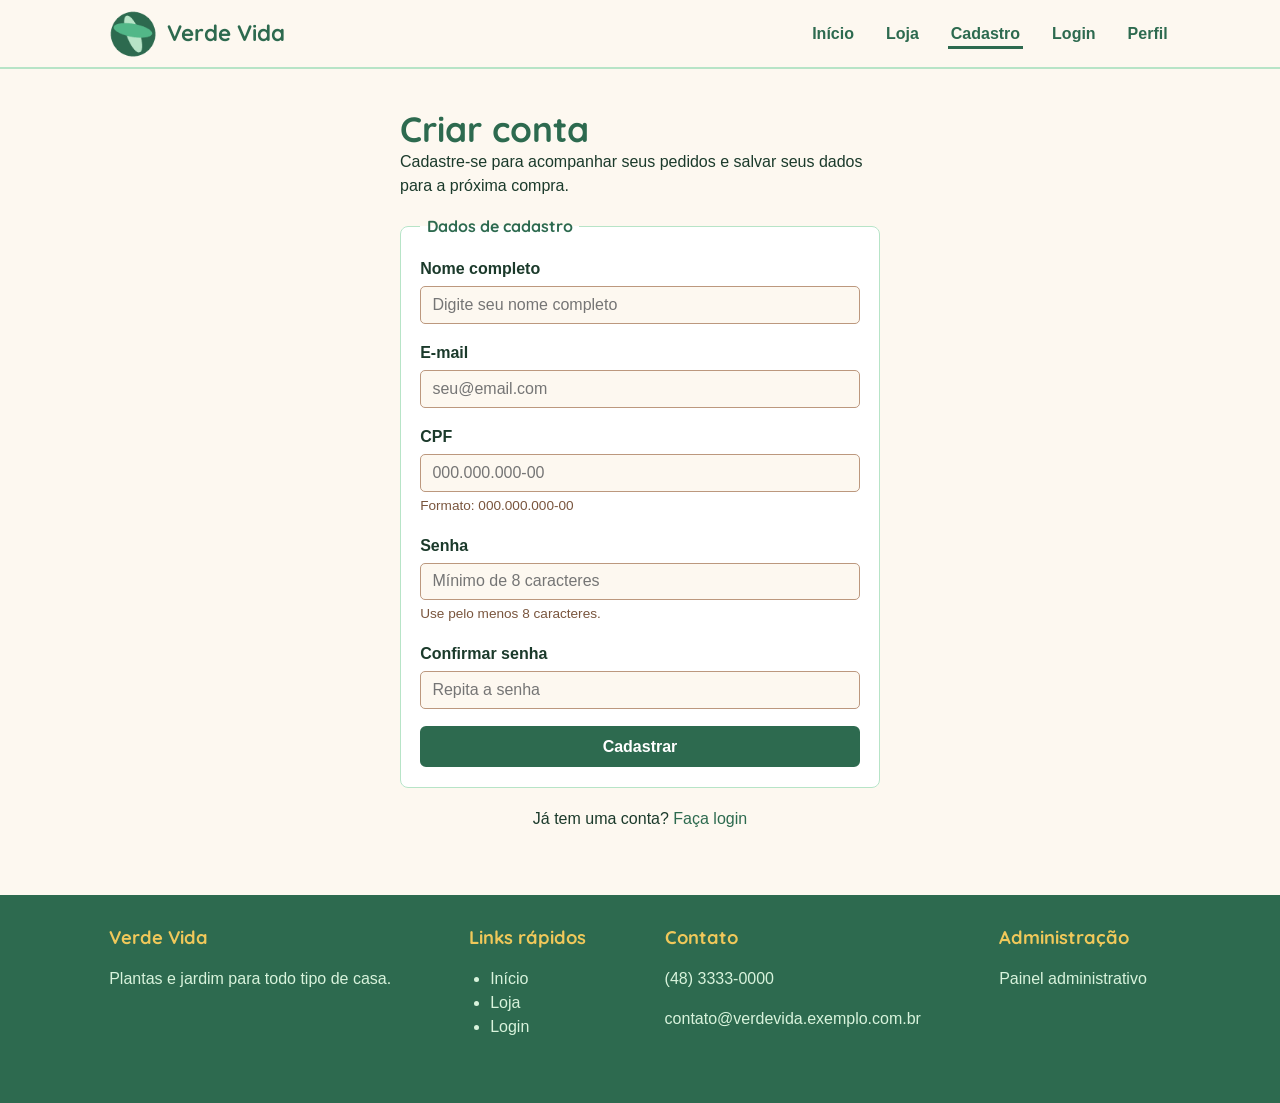
==== cadastro.html @ a6f0b918 "feat: cria formulário de cadastro de cliente" ====
<!DOCTYPE html>
<html lang="pt-BR">
<head>
    <meta charset="UTF-8">
    <meta name="viewport" content="width=device-width, initial-scale=1.0">
    <title>Cadastro - Verde Vida</title>
    <meta name="description" content="Cadastre-se na loja Verde Vida.">
    <link rel="stylesheet" href="css/base.css">
    <link rel="stylesheet" href="css/layout.css">
    <link rel="stylesheet" href="css/componentes.css">
    <link rel="stylesheet" href="css/responsivo.css">
</head>
<body class="pagina-formulario">

    <header class="cabecalho">
        <div class="container">
            <a href="index.html" class="marca-loja">
                <img src="img/logo.png" alt="Logotipo da loja Verde Vida, um vaso com folhas">
                <span>Verde Vida</span>
            </a>

            <input type="checkbox" id="alternar-menu" class="alternar-menu">
            <label for="alternar-menu" class="rotulo-menu">
                <span class="somente-leitor-de-tela">Abrir ou fechar o menu</span>
                <span class="barra-menu" aria-hidden="true"></span><span class="barra-menu" aria-hidden="true"></span><span class="barra-menu" aria-hidden="true"></span>
            </label>

            <nav class="menu-principal" aria-label="Navegação principal">
                <ul>
                    <li><a href="index.html">Início</a></li>
                    <li><a href="loja.html">Loja</a></li>
                    <li><a href="cadastro.html" aria-current="page">Cadastro</a></li>
                    <li><a href="login.html">Login</a></li>
                    <li><a href="perfil.html">Perfil</a></li>
                </ul>
            </nav>
        </div>
    </header>

    <main>
        <div class="cartao-formulario">
            <h1>Criar conta</h1>
            <p>Cadastre-se para acompanhar seus pedidos e salvar seus dados para a próxima compra.</p>

            <form action="#" method="post" id="form-cadastro">
                <fieldset>
                    <legend>Dados de cadastro</legend>

                    <div class="campo">
                        <label for="cad-nome">Nome completo</label>
                        <input type="text" id="cad-nome" name="nome" placeholder="Digite seu nome completo" autocomplete="name" required minlength="3">
                    </div>

                    <div class="campo">
                        <label for="cad-email">E-mail</label>
                        <input type="email" id="cad-email" name="email" placeholder="seu@email.com" autocomplete="email" required>
                    </div>

                    <div class="campo">
                        <label for="cad-cpf">CPF</label>
                        <input type="text" id="cad-cpf" name="cpf" placeholder="000.000.000-00" autocomplete="off" inputmode="numeric" pattern="[0-9]{3}\.[0-9]{3}\.[0-9]{3}-[0-9]{2}" title="Formato esperado: 000.000.000-00" required>
                        <small class="ajuda">Formato: 000.000.000-00</small>
                    </div>

                    <div class="campo">
                        <label for="cad-senha">Senha</label>
                        <input type="password" id="cad-senha" name="senha" placeholder="Mínimo de 8 caracteres" autocomplete="new-password" minlength="8" required>
                        <small class="ajuda">Use pelo menos 8 caracteres.</small>
                    </div>

                    <div class="campo">
                        <label for="cad-confirmar-senha">Confirmar senha</label>
                        <input type="password" id="cad-confirmar-senha" name="confirmar_senha" placeholder="Repita a senha" autocomplete="new-password" minlength="8" required>
                    </div>

                    <button type="submit" class="botao botao-bloco">Cadastrar</button>
                </fieldset>
            </form>

            <p class="rodape-formulario">Já tem uma conta? <a href="login.html">Faça login</a></p>
        </div>
    </main>

    <footer class="rodape">
        <div class="container">
            <div class="bloco-rodape">
                <h2>Verde Vida</h2>
                <p>Plantas e jardim para todo tipo de casa.</p>
            </div>
            <div class="bloco-rodape">
                <h2>Links rápidos</h2>
                <ul>
                    <li><a href="index.html">Início</a></li>
                    <li><a href="loja.html">Loja</a></li>
                    <li><a href="login.html">Login</a></li>
                </ul>
            </div>
            <div class="bloco-rodape">
                <h2>Contato</h2>
                <p>(48) 3333-0000</p>
                <p>contato@verdevida.exemplo.com.br</p>
            </div>
            <div class="bloco-rodape">
                <h2>Administração</h2>
                <p><a href="relatorios.html">Painel administrativo</a></p>
            </div>
        </div>
    </footer>

</body>
</html>
---- css/base.css ----
/* base.css
   Reset simples + variaveis (cores, fontes) da loja Verde Vida. */

/* fonte dos titulos importada do Google Fonts*/
@import url('https://fonts.googleapis.com/css2?family=Quicksand:wght@500;700&display=swap');

/* reset bem simples, so pra tirar as margens padrao do navegador */
* {
    margin: 0;
    padding: 0;
}

/* box-sizing border-box pra facilitar o calculo de largura/altura */
html {
    box-sizing: border-box;
}
*, *:before, *:after {
    box-sizing: inherit;
}

:root {
    /* paleta da loja */
    --verde-escuro: #2d6a4f;
    --verde-medio: #52b788;
    --verde-claro: #b7e4c7;
    --verde-fundo: #d8f3dc;
    --marrom: #79553d;
    --marrom-claro: #bc987e;
    --creme: #fdf8f0;
    --amarelo: #f0c85a;
    --texto: #1b3a2b;
    --branco: #ffffff;
    --erro: #c0392b;
    --sombra: rgba(45, 106, 79, 0.18);

    /* fontes */
    --fonte-titulo: 'Quicksand', Verdana, sans-serif;
    --fonte-texto: Arial, Helvetica, sans-serif;

    /* espacamentos usados em varios lugares */
    --espaco-pequeno: 0.5em;
    --espaco-medio: 1em;
    --espaco-grande: 2em;
}

html {
    scroll-behavior: smooth;
}

body {
    font-family: var(--fonte-texto);
    color: var(--texto);
    background-color: var(--creme);
    line-height: 1.5;
}

h1, h2, h3 {
    font-family: var(--fonte-titulo);
    color: var(--verde-escuro);
    line-height: 1.2;
}

h1 {
    font-size: 2.2em;
}

h2 {
    font-size: 1.6em;
    margin-bottom: var(--espaco-medio);
}

h3 {
    font-size: 1.2em;
    margin-bottom: var(--espaco-pequeno);
}

p {
    margin-bottom: var(--espaco-medio);
}

a {
    color: var(--verde-escuro);
    text-decoration: none;
}

a:hover {
    text-decoration: underline;
    color: var(--verde-medio);
}

a:focus-visible,
button:focus-visible,
input:focus-visible,
select:focus-visible,
textarea:focus-visible {
    outline: 3px solid var(--amarelo);
    outline-offset: 2px;
}

img {
    max-width: 100%;
    display: block;
}

ul, ol {
    margin-left: 1.3em;
    margin-bottom: var(--espaco-medio);
}

/* sumir visualmente um texto mas manter ele acessivel */
.somente-leitor-de-tela {
    position: absolute;
    left: -9999px;
    top: auto;
}
---- css/layout.css ----
/* layout.css
   Estrutura geral das paginas: cabecalho, menu, main, rodape e as
   grades (grid/flex) usadas para organizar o conteudo. */

.container {
    width: 100%;
    max-width: 1100px;
    margin: 0 auto;
    padding: 0 1.2em;
}

/* ---------- cabecalho ---------- */

.cabecalho {
    position: fixed;
    top: 0;
    left: 0;
    width: 100%;
    z-index: 1000;
    background-color: var(--creme);
    border-bottom: 2px solid var(--verde-claro);
}

.cabecalho .container {
    display: flex;
    align-items: center;
    justify-content: space-between;
    padding-top: 0.6em;
    padding-bottom: 0.6em;
}

.marca-loja {
    display: flex;
    align-items: center;
}

.marca-loja img {
    width: 48px;
    height: 48px;
    margin-right: 0.6em;
}

.marca-loja span {
    font-family: var(--fonte-titulo);
    font-size: 1.4em;
    color: var(--verde-escuro);
    font-weight: 700;
    white-space: nowrap;
}

/* espaco pra pagina nao ficar escondida atras do cabecalho fixo */
main {
    padding-top: 92px;
}

/* ---------- menu de navegacao ---------- */

/* o checkbox e o label do hamburguer ficam escondidos no desktop,
   so aparecem na versao responsiva (ver responsivo.css) */
.alternar-menu {
    display: none;
}
.rotulo-menu {
    display: none;
}

.menu-principal ul {
    display: flex;
    align-items: center;
    list-style: none;
    margin: 0;
}

.menu-principal li {
    margin-left: 1.6em;
}

.menu-principal a {
    font-weight: 700;
    padding: 0.3em 0.2em;
    border-bottom: 3px solid transparent;
}

.menu-principal a[aria-current="page"] {
    border-bottom: 3px solid var(--verde-escuro);
    color: var(--verde-escuro);
}

/* ---------- secoes genericas ---------- */

.secao {
    padding: 2.5em 0;
}

.secao-destaque {
    background-color: var(--verde-fundo);
}

.secao-destacada {
    background-color: var(--verde-fundo);
}

.secao-destaque .container {
    display: flex;
    flex-direction: column;
    align-items: center;
    text-align: center;
    padding-top: 3em;
    padding-bottom: 3em;
}

.secao-destaque img.logo-grande {
    width: 120px;
    height: 120px;
    margin-bottom: 0.8em;
}

/* sobre a loja: texto de um lado, imagens do outro */
.grade-sobre {
    display: grid;
    grid-template-columns: 1.1fr 1fr;
    grid-gap: 1.5em;
    align-items: center;
}

.grade-sobre .imagens-sobre {
    display: grid;
    grid-template-columns: 1fr 1fr;
    grid-gap: 1em;
}

/* galeria de produtos em grid */
.grade-produtos {
    display: grid;
    grid-template-columns: repeat(4, 1fr);
    grid-gap: 1.5em;
}

/* ---------- rodape ---------- */

.rodape {
    background-color: var(--verde-escuro);
    color: var(--verde-fundo);
    padding: 2em 0;
}

.rodape .container {
    display: flex;
    justify-content: space-between;
    flex-wrap: wrap;
}

.rodape .bloco-rodape {
    margin-bottom: 1em;
    margin-right: 1.5em;
}

.rodape h2 {
    color: var(--amarelo);
    font-size: 1.15em;
}

.rodape a {
    color: var(--verde-fundo);
}

.rodape a:hover {
    color: var(--amarelo);
}

/* ---------- paginas de formulario (cadastro/login/perfil) ---------- */

.pagina-formulario main {
    display: flex;
    flex-direction: column;
    align-items: center;
    padding-bottom: 3em;
}

.cartao-formulario {
    width: 100%;
    max-width: 480px;
    margin-top: 1em;
}

.cartao-formulario-perfil {
    margin-bottom: 2em;
}

.secao-pedidos {
    max-width: 900px;
    margin: 0 auto;
}

/* ---------- loja.html: filtros + grade de produtos ---------- */

.layout-loja {
    display: grid;
    grid-template-columns: 240px 1fr;
    grid-gap: 1.5em;
}

/* ---------- carrinho ---------- */

.tabela-carrinho {
    width: 100%;
}
---- css/componentes.css ----
/* componentes.css
   Estilo dos "pedacinhos" reutilizaveis: botoes, cartoes de produto,
   formularios, tabelas e o menu hamburguer. */

/* ---------- botoes ---------- */

.botao {
    display: inline-block;
    font-family: var(--fonte-texto);
    font-weight: bold;
    font-size: 1em;
    padding: 0.6em 1.3em;
    border: 2px solid var(--verde-escuro);
    border-radius: 6px;
    background-color: var(--verde-escuro);
    color: var(--branco);
    cursor: pointer;
    transition: background-color 0.2s ease-in-out, transform 0.15s ease-in-out;
}

.botao:hover {
    background-color: var(--verde-medio);
    border-color: var(--verde-medio);
}

.botao:active {
    transform: scale(0.97);
}

.botao-secundario {
    background-color: transparent;
    color: var(--verde-escuro);
}

.botao-secundario:hover {
    background-color: var(--verde-claro);
    color: var(--verde-escuro);
}

.botao-perigo {
    background-color: var(--erro);
    border-color: var(--erro);
}

.botao-perigo:hover {
    background-color: #e05545;
    border-color: #e05545;
}

.botao-bloco {
    display: block;
    width: 100%;
    text-align: center;
}

/* ---------- cartao de produto ---------- */

.cartao-produto {
    background-color: var(--branco);
    border: 1px solid var(--verde-claro);
    border-radius: 8px;
    overflow: hidden;
    display: flex;
    flex-direction: column;
    transition: box-shadow 0.2s ease-in-out, transform 0.2s ease-in-out;
}

.cartao-produto:hover {
    box-shadow: 0 6px 14px var(--sombra);
    transform: translate(0, -4px);
}

.cartao-produto img {
    width: 100%;
    height: 170px;
    object-fit: cover;
}

.cartao-produto .info-produto {
    padding: 1em;
    display: flex;
    flex-direction: column;
    flex-grow: 1;
}

.cartao-produto h3 {
    margin-bottom: 0.3em;
}

.cartao-produto .descricao-produto {
    flex-grow: 1;
    font-size: 0.92em;
    color: var(--texto);
}

.cartao-produto .preco-produto {
    font-family: var(--fonte-titulo);
    font-weight: 700;
    color: var(--marrom);
    font-size: 1.2em;
    margin-bottom: 0.6em;
}

/* ---------- formularios ---------- */

fieldset {
    border: 1px solid var(--verde-claro);
    border-radius: 8px;
    padding: 1.2em;
    margin-bottom: 1.2em;
    background-color: var(--branco);
}

legend {
    font-family: var(--fonte-titulo);
    color: var(--verde-escuro);
    font-weight: 700;
    padding: 0 0.4em;
}

.campo {
    margin-bottom: 1.1em;
}

.campo label {
    display: block;
    font-weight: bold;
    margin-bottom: 0.3em;
}

.campo input,
.campo select,
.campo textarea {
    width: 100%;
    padding: 0.55em 0.7em;
    border: 1px solid var(--marrom-claro);
    border-radius: 5px;
    font-family: var(--fonte-texto);
    font-size: 1em;
    background-color: var(--creme);
    transition: border-color 0.15s ease-in-out;
}

.campo input:hover,
.campo select:hover,
.campo textarea:hover {
    border-color: var(--verde-medio);
}

.campo input:focus,
.campo select:focus,
.campo textarea:focus {
    border-color: var(--verde-escuro);
    outline: none;
}

.campo input:invalid:not(:placeholder-shown) {
    border-color: var(--erro);
}

.campo small.ajuda {
    display: block;
    margin-top: 0.3em;
    font-size: 0.85em;
    color: var(--marrom);
}

.campo input[readonly],
.campo input:disabled {
    background-color: var(--verde-claro);
    color: var(--texto);
    cursor: not-allowed;
}

.linha-campos {
    display: flex;
}

.linha-campos .campo {
    flex: 1 1 auto;
    margin-right: 1em;
}

.linha-campos .campo:last-child {
    margin-right: 0;
}

.campo-opcoes label {
    display: inline-flex;
    align-items: center;
    font-weight: normal;
    margin-right: 1em;
}

.campo-opcoes input {
    width: auto;
    margin-right: 0.4em;
}

.aviso-formulario {
    background-color: var(--verde-fundo);
    border: 1px solid var(--verde-medio);
    border-radius: 6px;
    padding: 1em;
    margin-bottom: 1.2em;
}

.rodape-formulario {
    text-align: center;
    margin-top: 1em;
}

/* ---------- tabelas ---------- */

table {
    width: 100%;
    border-collapse: collapse;
    margin-bottom: 1.5em;
    background-color: var(--branco);
}

caption {
    font-family: var(--fonte-titulo);
    font-weight: 700;
    color: var(--verde-escuro);
    text-align: left;
    padding-bottom: 0.5em;
    font-size: 1.1em;
}

th, td {
    border: 1px solid var(--verde-claro);
    padding: 0.6em 0.7em;
    text-align: left;
}

thead th {
    background-color: var(--verde-escuro);
    color: var(--branco);
}

tbody tr:hover {
    background-color: var(--verde-fundo);
}

tfoot td {
    font-weight: bold;
    background-color: var(--verde-fundo);
}

/* ---------- mensagem de confirmacao (carrinho) ---------- */

.confirmacao-pedido {
    background-color: var(--verde-fundo);
    border: 2px solid var(--verde-escuro);
    border-radius: 8px;
    padding: 1.5em;
    margin-top: 1.5em;
}

/* elemento fica oculto ate o atributo "hidden" ser removido no html */
[hidden] {
    display: none;
}

/* ---------- filtros da loja ---------- */

.filtros-loja {
    background-color: var(--branco);
    border: 1px solid var(--verde-claro);
    border-radius: 8px;
    padding: 1.2em;
}

.filtros-loja .campo {
    margin-bottom: 0.9em;
}

/* ---------- menu hamburguer (checkbox escondido + rotulo) ----------
   so tem efeito visual na faixa responsiva de celular, ver responsivo.css */

.rotulo-menu {
    width: 32px;
    height: 24px;
    position: relative;
    cursor: pointer;
}

.rotulo-menu .barra-menu {
    position: absolute;
    left: 0;
    width: 100%;
    height: 3px;
    background-color: var(--verde-escuro);
    transition: transform 0.2s ease-in-out;
}

.rotulo-menu .barra-menu:nth-child(2) { top: 0; }
.rotulo-menu .barra-menu:nth-child(3) { top: 10px; }
.rotulo-menu .barra-menu:nth-child(4) { top: 20px; }
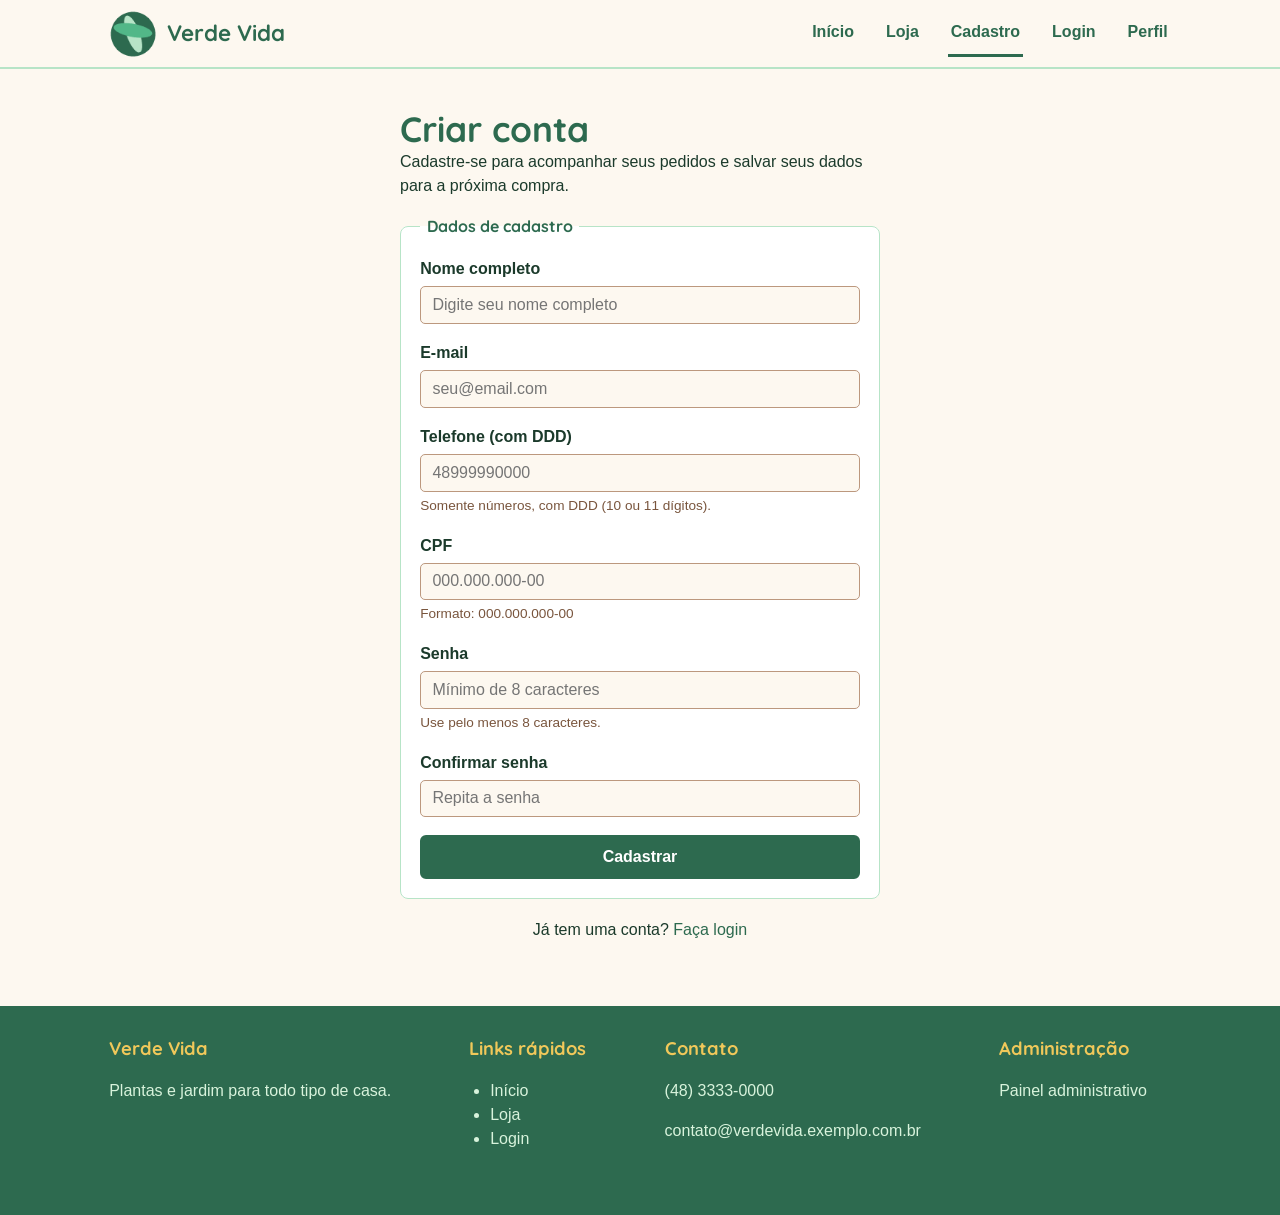
==== commit 32f3c17f: "feat: adicionar campo de telefone no cadastro e perfil, tornar CPF não editável, melhorar responsivi" ====
--- a/cadastro.html
+++ b/cadastro.html
@@ -57,8 +57,14 @@
                     </div>
 
                     <div class="campo">
+                        <label for="cad-telefone">Telefone (com DDD)</label>
+                        <input type="tel" id="cad-telefone" name="telefone" placeholder="48999990000" autocomplete="tel" maxlength="11" pattern="[0-9]{10,11}" title="Somente números, com DDD: 10 ou 11 dígitos. Ex.: 48999990000" required>
+                        <small class="ajuda">Somente números, com DDD (10 ou 11 dígitos).</small>
+                    </div>
+
+                    <div class="campo">
                         <label for="cad-cpf">CPF</label>
-                        <input type="text" id="cad-cpf" name="cpf" placeholder="000.000.000-00" autocomplete="off" inputmode="numeric" pattern="[0-9]{3}\.[0-9]{3}\.[0-9]{3}-[0-9]{2}" title="Formato esperado: 000.000.000-00" required>
+                        <input type="text" id="cad-cpf" name="cpf" placeholder="000.000.000-00" autocomplete="off" pattern="[0-9]{3}\.[0-9]{3}\.[0-9]{3}-[0-9]{2}" title="Formato esperado: 000.000.000-00" required>
                         <small class="ajuda">Formato: 000.000.000-00</small>
                     </div>
 
--- a/css/layout.css
+++ b/css/layout.css
@@ -76,8 +76,10 @@
 }
 
 .menu-principal a {
+    display: inline-block;
+    min-height: 44px; /* area de toque minima */
     font-weight: 700;
-    padding: 0.3em 0.2em;
+    padding: 0.6em 0.2em;
     border-bottom: 3px solid transparent;
 }
 
--- a/css/componentes.css
+++ b/css/componentes.css
@@ -10,6 +10,7 @@
     font-weight: bold;
     font-size: 1em;
     padding: 0.6em 1.3em;
+    min-height: 44px; /* area de toque minima */
     border: 2px solid var(--verde-escuro);
     border-radius: 6px;
     background-color: var(--verde-escuro);
@@ -248,6 +249,18 @@
     background-color: var(--verde-fundo);
 }
 
+/* envolve as tabelas: se a tabela for mais larga que a tela,
+   so ela rola na horizontal, sem cortar o conteudo */
+.tabela-rolavel {
+    width: 100%;
+    overflow-x: auto;
+    margin-bottom: 1.5em;
+}
+
+.tabela-rolavel table {
+    margin-bottom: 0;
+}
+
 /* ---------- mensagem de confirmacao (carrinho) ---------- */
 
 .confirmacao-pedido {
@@ -279,22 +292,24 @@
 /* ---------- menu hamburguer (checkbox escondido + rotulo) ----------
    so tem efeito visual na faixa responsiva de celular, ver responsivo.css */
 
+/* a area clicavel tem 44x44px (toque confortavel no celular),
+   mas o desenho das 3 barras continua com 32x23px, centralizado */
 .rotulo-menu {
-    width: 32px;
-    height: 24px;
+    width: 44px;
+    height: 44px;
     position: relative;
     cursor: pointer;
 }
 
 .rotulo-menu .barra-menu {
     position: absolute;
-    left: 0;
-    width: 100%;
+    left: 6px;
+    width: 32px;
     height: 3px;
     background-color: var(--verde-escuro);
     transition: transform 0.2s ease-in-out;
 }
 
-.rotulo-menu .barra-menu:nth-child(2) { top: 0; }
-.rotulo-menu .barra-menu:nth-child(3) { top: 10px; }
-.rotulo-menu .barra-menu:nth-child(4) { top: 20px; }
+.rotulo-menu .barra-menu:nth-child(2) { top: 10px; }
+.rotulo-menu .barra-menu:nth-child(3) { top: 20px; }
+.rotulo-menu .barra-menu:nth-child(4) { top: 30px; }
--- a/css/responsivo.css
+++ b/css/responsivo.css
@@ -0,0 +1,209 @@
+/* responsivo.css
+   Media queries pra adaptar o site a diferentes tamanhos de tela.
+   Desktop (acima de 1024px) usa o estilo padrao das outras folhas.
+   Aqui ajustamos para: tablet, smartphone grande e smartphone pequeno. */
+
+/* evita rolagem horizontal em qualquer tela pequena */
+html, body {
+    overflow-x: hidden;
+}
+
+/* ---------------------------------------------------- */
+/* TABLET: entre 768px e 1024px                          */
+/* ---------------------------------------------------- */
+@media screen and (min-width: 768px) and (max-width: 1024px) {
+
+    .grade-produtos {
+        grid-template-columns: repeat(2, 1fr);
+    }
+
+    .grade-sobre {
+        grid-template-columns: 1fr;
+    }
+
+    .grade-sobre .imagens-sobre {
+        margin-top: 1em;
+    }
+
+    .layout-loja {
+        grid-template-columns: 200px 1fr;
+    }
+
+    /* com muitos itens no menu, eles quebram em duas linhas
+       em vez de empurrar o cabecalho pra fora da tela */
+    .menu-principal ul {
+        flex-wrap: wrap;
+        justify-content: flex-end;
+    }
+
+    .menu-principal li {
+        margin-left: 1em;
+    }
+
+    main {
+        padding-top: 100px;
+    }
+}
+
+/* ---------------------------------------------------- */
+/* SMARTPHONE (geral, abaixo de 768px): menu hamburguer  */
+/* ---------------------------------------------------- */
+@media screen and (max-width: 767px) {
+
+    main {
+        padding-top: 80px;
+    }
+
+    .container {
+        padding: 0 1em;
+    }
+
+    /* palavras muito longas (e-mails, por exemplo) quebram a linha
+       em vez de alargar a pagina */
+    body {
+        overflow-wrap: break-word;
+    }
+
+    /* paginas de formulario: o cartao nao encosta nas bordas da tela */
+    .pagina-formulario main {
+        padding-left: 1em;
+        padding-right: 1em;
+    }
+
+    .pagina-formulario main .container {
+        padding: 0;
+    }
+
+    /* fonte de 16px evita o zoom automatico do navegador ao focar o campo */
+    input,
+    select,
+    textarea {
+        font-size: 16px;
+    }
+
+    /* mostra o botao sanduiche e esconde o menu normal */
+    .rotulo-menu {
+        display: block;
+        margin-left: auto;
+    }
+
+    /* top: 100% posiciona o menu logo abaixo do cabecalho fixo,
+       qualquer que seja a altura dele */
+    .menu-principal ul {
+        flex-direction: column;
+        align-items: flex-start;
+        position: absolute;
+        top: 100%;
+        left: 0;
+        width: 100%;
+        background-color: var(--creme);
+        border-bottom: 2px solid var(--verde-claro);
+        max-height: 0;
+        overflow: hidden;
+        transition: max-height 0.25s ease-in-out;
+    }
+
+    .menu-principal li {
+        margin: 0;
+        width: 100%;
+    }
+
+    .menu-principal a {
+        display: block;
+        padding: 0.8em 1em;
+        width: 100%;
+    }
+
+    /* truque do checkbox: quando marcado, libera a altura do menu.
+       Se os itens nao couberem na altura da tela, o menu rola por dentro */
+    .alternar-menu:checked ~ .menu-principal ul {
+        max-height: calc(100vh - 80px);
+        overflow-y: auto;
+    }
+
+    .grade-produtos {
+        grid-template-columns: repeat(2, 1fr);
+        grid-gap: 1em;
+    }
+
+    .grade-sobre,
+    .grade-sobre .imagens-sobre {
+        grid-template-columns: 1fr;
+    }
+
+    .layout-loja {
+        grid-template-columns: 1fr;
+    }
+
+    .filtros-loja {
+        margin-bottom: 1.2em;
+    }
+
+    .linha-campos {
+        flex-direction: column;
+    }
+
+    .linha-campos .campo {
+        margin-right: 0;
+    }
+
+    /* botoes dentro de linhas de campos ocupam a largura toda */
+    .linha-campos .botao {
+        width: 100%;
+    }
+
+    /* celulas um pouco mais compactas nas tabelas */
+    th, td {
+        padding: 0.5em;
+    }
+
+    .rodape .container {
+        flex-direction: column;
+    }
+
+    .rodape .bloco-rodape {
+        margin-right: 0;
+    }
+}
+
+/* ---------------------------------------------------- */
+/* SMARTPHONE MEDIO: 480px ou menos                      */
+/* ---------------------------------------------------- */
+@media screen and (max-width: 480px) {
+
+    /* cartoes de produto em uma coluna so, pra nao ficarem apertados */
+    .grade-produtos {
+        grid-template-columns: 1fr;
+    }
+}
+
+/* ---------------------------------------------------- */
+/* SMARTPHONE PEQUENO: 320px ou menos                    */
+/* ---------------------------------------------------- */
+@media screen and (max-width: 320px) {
+
+    h1 {
+        font-size: 1.5em;
+    }
+
+    h2 {
+        font-size: 1.25em;
+    }
+
+    .marca-loja span {
+        font-size: 1.05em;
+    }
+
+    .marca-loja img {
+        width: 36px;
+        height: 36px;
+    }
+
+    .cartao-formulario {
+        max-width: 100%;
+    }
+
+    .secao {
+        padding: 1.5em 0;
+    }
+}
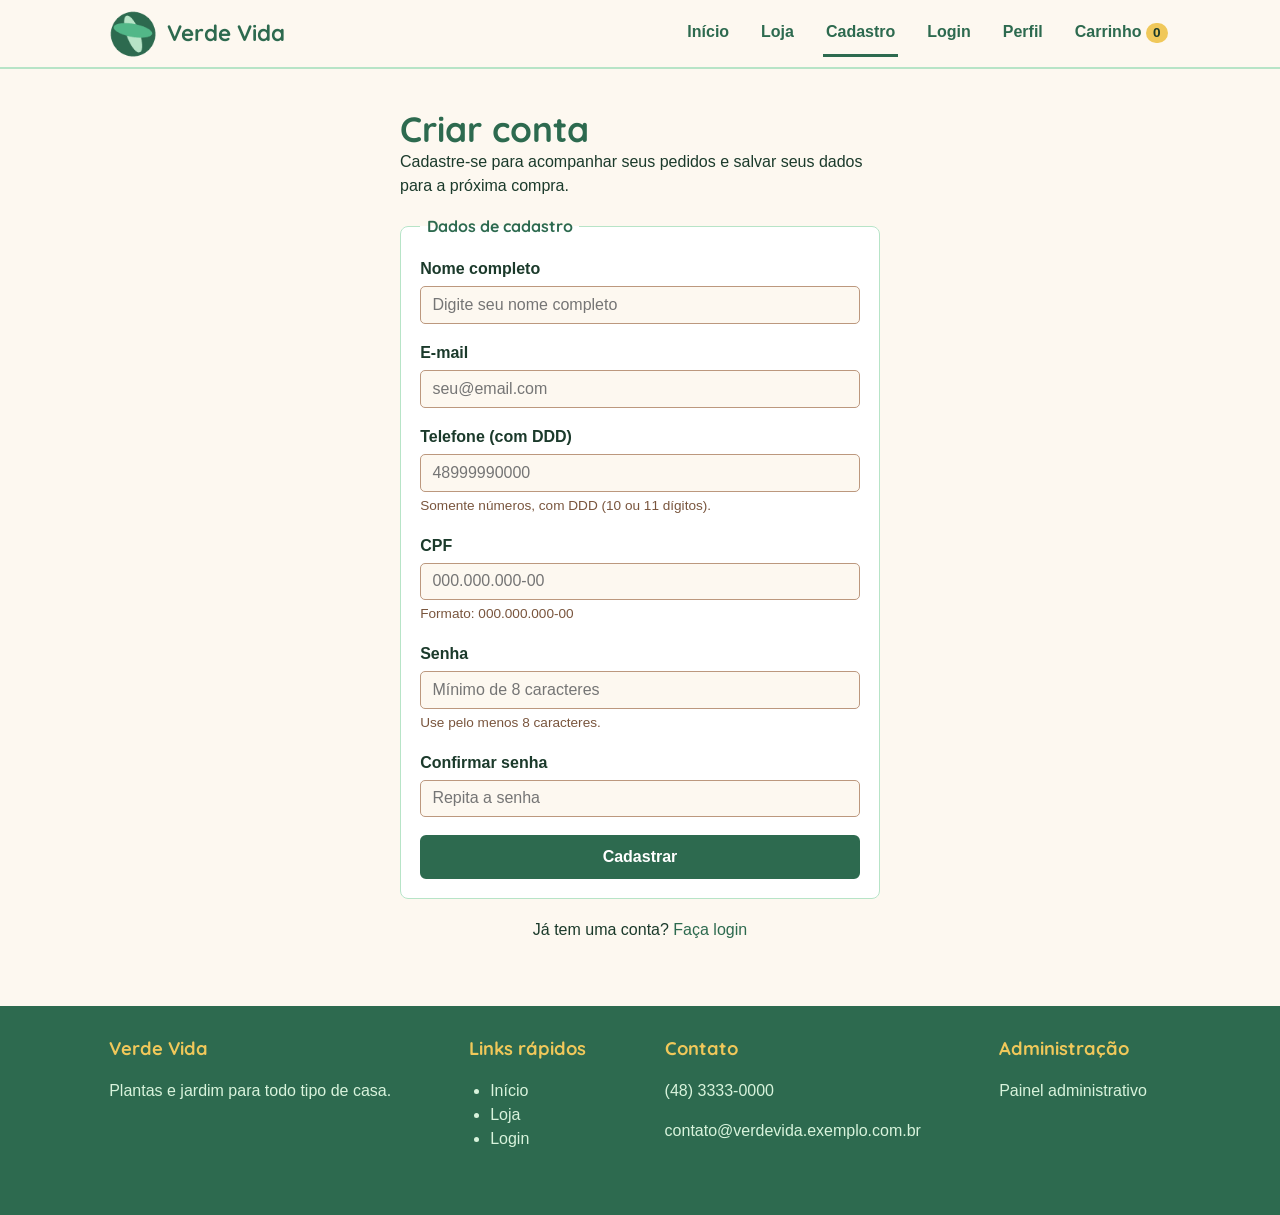
==== commit 42f00d0c: "feat: adicionar arquivos JavaScript para gerenciamento de clientes, compras, produtos e interface da" ====
--- a/cadastro.html
+++ b/cadastro.html
@@ -9,6 +9,7 @@
     <link rel="stylesheet" href="css/layout.css">
     <link rel="stylesheet" href="css/componentes.css">
     <link rel="stylesheet" href="css/responsivo.css">
+    <script type="module" src="js/pagina-cadastro.js"></script>
 </head>
 <body class="pagina-formulario">
 
--- a/css/componentes.css
+++ b/css/componentes.css
@@ -313,3 +313,197 @@
 .rotulo-menu .barra-menu:nth-child(2) { top: 10px; }
 .rotulo-menu .barra-menu:nth-child(3) { top: 20px; }
 .rotulo-menu .barra-menu:nth-child(4) { top: 30px; }
+
+/* segundo botao do cartao ("Ver detalhes") com um respiro em cima */
+.cartao-produto .botao + .botao {
+    margin-top: 0.5em;
+}
+
+/* mensagem quando a busca nao encontra nada: ocupa a linha inteira da grade */
+.mensagem-vazia {
+    grid-column: 1 / -1;
+    background-color: var(--branco);
+    border: 1px dashed var(--marrom-claro);
+    border-radius: 8px;
+    padding: 1.5em;
+    text-align: center;
+}
+
+.resultado-filtros {
+    margin-top: 0.8em;
+    font-size: 0.9em;
+    color: var(--marrom);
+}
+
+/* ---------- mensagens de erro junto ao campo ---------- */
+
+.campo small.mensagem-erro {
+    display: block;
+    margin-top: 0.3em;
+    font-size: 0.85em;
+    color: var(--erro);
+    font-weight: bold;
+}
+
+.campo input[aria-invalid="true"] {
+    border-color: var(--erro);
+}
+
+/* ---------- contador do carrinho no menu ---------- */
+
+.contador-carrinho {
+    display: inline-block;
+    min-width: 1.6em;
+    padding: 0 0.4em;
+    border-radius: 1em;
+    background-color: var(--amarelo);
+    color: var(--texto);
+    font-size: 0.85em;
+    text-align: center;
+}
+
+/* ---------- carrinho: botoes - e + ---------- */
+
+.controle-quantidade {
+    display: flex;
+    align-items: center;
+}
+
+.controle-quantidade .botao {
+    min-width: 44px;
+    padding: 0.3em 0.6em;
+}
+
+.controle-quantidade .valor-quantidade {
+    min-width: 2em;
+    margin: 0 0.4em;
+    text-align: center;
+    font-weight: bold;
+}
+
+.botao:disabled {
+    opacity: 0.5;
+    cursor: not-allowed;
+}
+
+.carrinho-vazio {
+    text-align: center;
+}
+
+/* ---------- avisos temporarios (toasts) ----------
+   ficam embaixo, para nao cobrir o menu do cabecalho */
+
+.area-toasts {
+    position: fixed;
+    right: 1em;
+    bottom: 1em;
+    z-index: 1100;
+    width: 320px;
+    max-width: calc(100% - 2em);
+}
+
+.toast {
+    margin-bottom: 0;
+    margin-top: 0.5em;
+    padding: 0.8em 1em;
+    border-radius: 6px;
+    background-color: var(--verde-escuro);
+    color: var(--branco);
+    box-shadow: 0 4px 10px var(--sombra);
+}
+
+.toast-erro {
+    background-color: var(--erro);
+}
+
+.toast-info {
+    background-color: var(--marrom);
+}
+
+/* ---------- dialogo (modal) ----------
+   largura de ate 92% da tela e rolagem interna quando o conteudo e grande */
+
+.dialogo {
+    width: 92%;
+    max-width: 640px;
+    max-height: 90vh;
+    margin: auto;
+    padding: 0;
+    border: 2px solid var(--verde-escuro);
+    border-radius: 8px;
+    background-color: var(--creme);
+    color: var(--texto);
+    overflow-y: auto;
+}
+
+.dialogo::backdrop {
+    background-color: rgba(27, 58, 43, 0.6);
+}
+
+.conteudo-dialogo {
+    padding: 1.2em;
+}
+
+.cabecalho-dialogo {
+    display: flex;
+    justify-content: space-between;
+    align-items: center;
+    margin-bottom: 1em;
+}
+
+.cabecalho-dialogo h2 {
+    margin-bottom: 0;
+    margin-right: 0.5em;
+}
+
+.botao-fechar-dialogo {
+    flex-shrink: 0;
+    width: 44px;
+    height: 44px;
+    font-size: 1.6em;
+    line-height: 1;
+    color: var(--verde-escuro);
+    background-color: transparent;
+    border: 2px solid var(--verde-claro);
+    border-radius: 6px;
+    cursor: pointer;
+}
+
+.botao-fechar-dialogo:hover {
+    background-color: var(--verde-claro);
+}
+
+/* ---------- detalhes do produto (dentro do dialogo) ---------- */
+
+.detalhes-produto {
+    display: grid;
+    grid-template-columns: 1fr 1fr;
+    grid-gap: 1.2em;
+}
+
+.detalhes-produto img {
+    width: 100%;
+    height: 260px;
+    object-fit: cover;
+    border-radius: 6px;
+}
+
+.detalhes-produto .preco-produto {
+    font-family: var(--fonte-titulo);
+    font-weight: 700;
+    color: var(--marrom);
+    font-size: 1.3em;
+}
+
+.categoria-produto {
+    font-size: 0.85em;
+    font-weight: bold;
+    color: var(--verde-medio);
+    margin-bottom: 0.4em;
+}
+
+.estoque-produto,
+.aviso-estoque {
+    font-size: 0.95em;
+    color: var(--marrom);
+}
--- a/css/responsivo.css
+++ b/css/responsivo.css
@@ -164,6 +164,21 @@
     .rodape .bloco-rodape {
         margin-right: 0;
     }
+
+    /* detalhes do produto: imagem em cima, informacoes embaixo */
+    .detalhes-produto {
+        grid-template-columns: 1fr;
+    }
+
+    .detalhes-produto img {
+        height: 200px;
+    }
+
+    /* toasts ocupam a largura da tela, sempre embaixo */
+    .area-toasts {
+        left: 1em;
+        width: auto;
+    }
 }
 
 /* ---------------------------------------------------- */
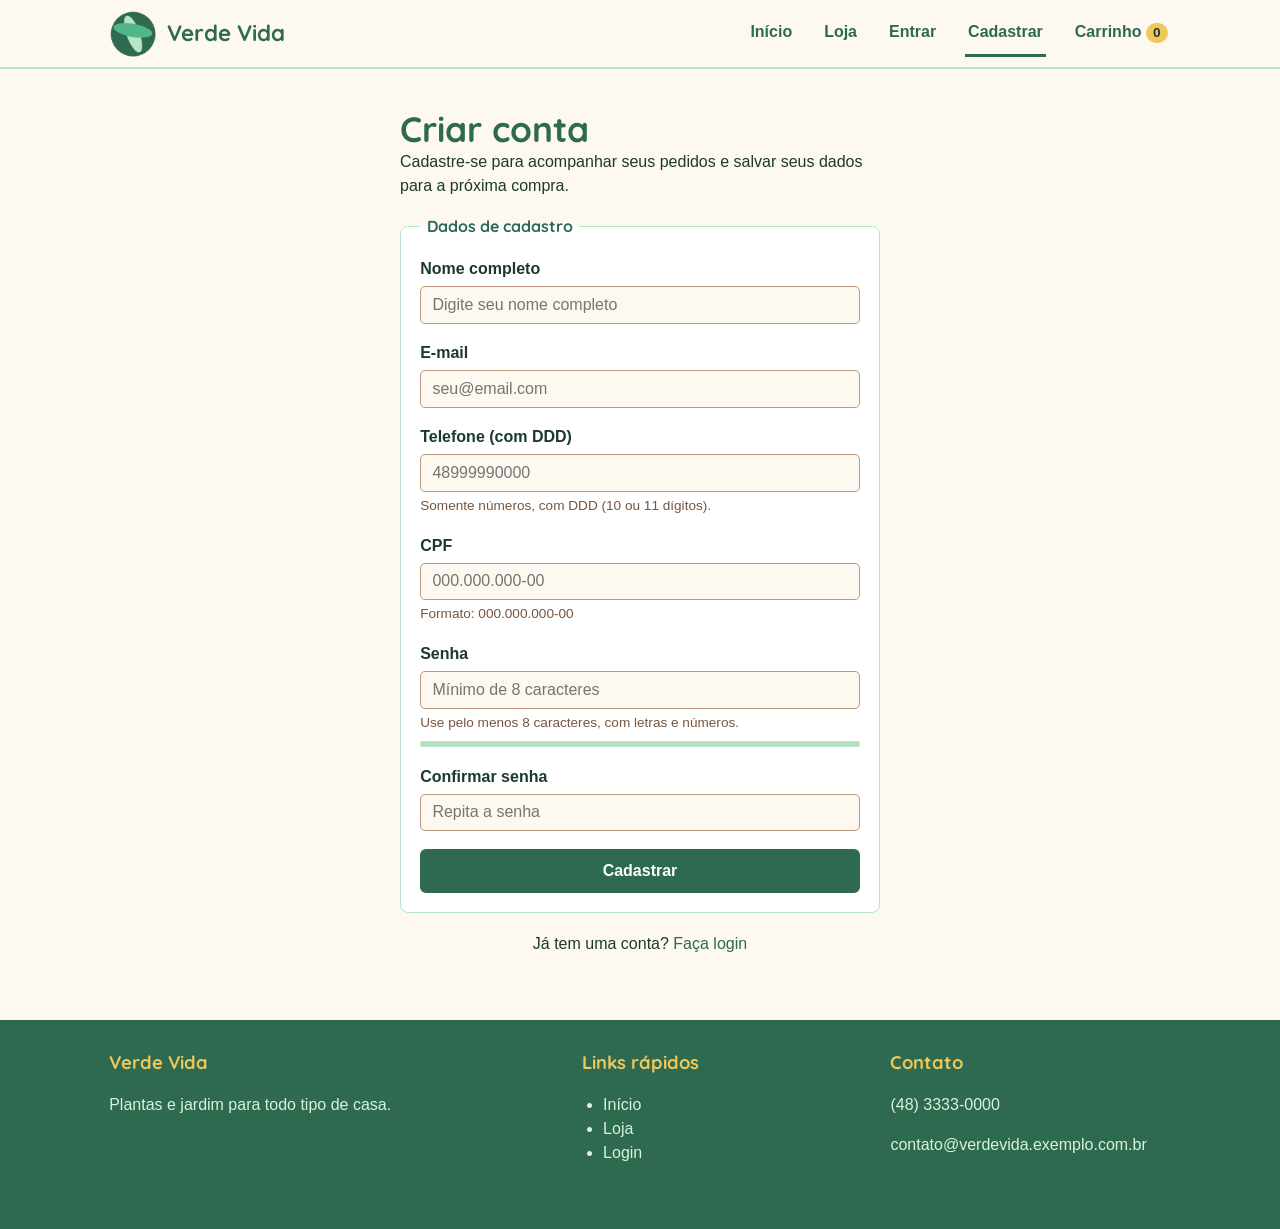
==== commit 76ea2723: "feat: implementar sistema de autenticação e gerenciamento de usuários" ====
--- a/cadastro.html
+++ b/cadastro.html
@@ -43,7 +43,7 @@
             <h1>Criar conta</h1>
             <p>Cadastre-se para acompanhar seus pedidos e salvar seus dados para a próxima compra.</p>
 
-            <form action="#" method="post" id="form-cadastro">
+            <form action="#" method="post" id="form-cadastro" novalidate>
                 <fieldset>
                     <legend>Dados de cadastro</legend>
 
@@ -72,7 +72,11 @@
                     <div class="campo">
                         <label for="cad-senha">Senha</label>
                         <input type="password" id="cad-senha" name="senha" placeholder="Mínimo de 8 caracteres" autocomplete="new-password" minlength="8" required>
-                        <small class="ajuda">Use pelo menos 8 caracteres.</small>
+                        <small class="ajuda">Use pelo menos 8 caracteres, com letras e números.</small>
+                        <div class="forca-senha" aria-hidden="true">
+                            <span class="nivel-forca" id="nivel-forca"></span>
+                        </div>
+                        <small class="texto-forca" id="texto-forca" aria-live="polite"></small>
                     </div>
 
                     <div class="campo">
@@ -107,7 +111,7 @@
                 <p>(48) 3333-0000</p>
                 <p>contato@verdevida.exemplo.com.br</p>
             </div>
-            <div class="bloco-rodape">
+            <div class="bloco-rodape bloco-admin" hidden>
                 <h2>Administração</h2>
                 <p><a href="relatorios.html">Painel administrativo</a></p>
             </div>
--- a/css/layout.css
+++ b/css/layout.css
@@ -88,6 +88,31 @@
     color: var(--verde-escuro);
 }
 
+/* saudacao "Ola, nome" e botao "Sair" no mesmo estilo dos links */
+.menu-principal .saudacao-menu {
+    display: inline-block;
+    padding: 0.6em 0.2em;
+    color: var(--marrom);
+}
+
+.menu-principal .botao-menu {
+    min-height: 44px;
+    padding: 0.6em 0.2em;
+    font-family: var(--fonte-texto);
+    font-size: 1em;
+    font-weight: 700;
+    color: var(--verde-escuro);
+    background-color: transparent;
+    border: none;
+    border-bottom: 3px solid transparent;
+    cursor: pointer;
+}
+
+.menu-principal .botao-menu:hover {
+    color: var(--verde-medio);
+    text-decoration: underline;
+}
+
 /* ---------- secoes genericas ---------- */
 
 .secao {
@@ -179,6 +204,11 @@
     padding-bottom: 3em;
 }
 
+/* o main das paginas restritas comeca escondido ate a verificacao do login */
+.pagina-formulario main[hidden] {
+    display: none;
+}
+
 .cartao-formulario {
     width: 100%;
     max-width: 480px;
--- a/css/componentes.css
+++ b/css/componentes.css
@@ -349,6 +349,53 @@
     border-color: var(--erro);
 }
 
+/* mensagem geral do login (erro, bloqueio) */
+.mensagem-login {
+    background-color: var(--branco);
+    border: 1px solid var(--erro);
+    border-radius: 6px;
+    color: var(--erro);
+    font-weight: bold;
+    padding: 0.8em 1em;
+}
+
+/* ---------- indicador de forca da senha ---------- */
+
+.forca-senha {
+    height: 6px;
+    margin-top: 0.5em;
+    background-color: var(--verde-claro);
+    border-radius: 3px;
+    overflow: hidden;
+}
+
+/* a largura da barra e definida pelo JavaScript */
+.nivel-forca {
+    display: block;
+    width: 0;
+    height: 100%;
+    transition: width 0.2s ease-in-out;
+}
+
+.forca-fraca {
+    background-color: var(--erro);
+}
+
+.forca-media {
+    background-color: var(--amarelo);
+}
+
+.forca-forte {
+    background-color: var(--verde-medio);
+}
+
+.campo small.texto-forca {
+    display: block;
+    margin-top: 0.2em;
+    font-size: 0.85em;
+    font-weight: bold;
+}
+
 /* ---------- contador do carrinho no menu ---------- */
 
 .contador-carrinho {
--- a/css/responsivo.css
+++ b/css/responsivo.css
@@ -114,6 +114,18 @@
         width: 100%;
     }
 
+    .menu-principal .saudacao-menu {
+        display: block;
+        padding: 0.8em 1em;
+    }
+
+    .menu-principal .botao-menu {
+        display: block;
+        width: 100%;
+        padding: 0.8em 1em;
+        text-align: left;
+    }
+
     /* truque do checkbox: quando marcado, libera a altura do menu.
        Se os itens nao couberem na altura da tela, o menu rola por dentro */
     .alternar-menu:checked ~ .menu-principal ul {
